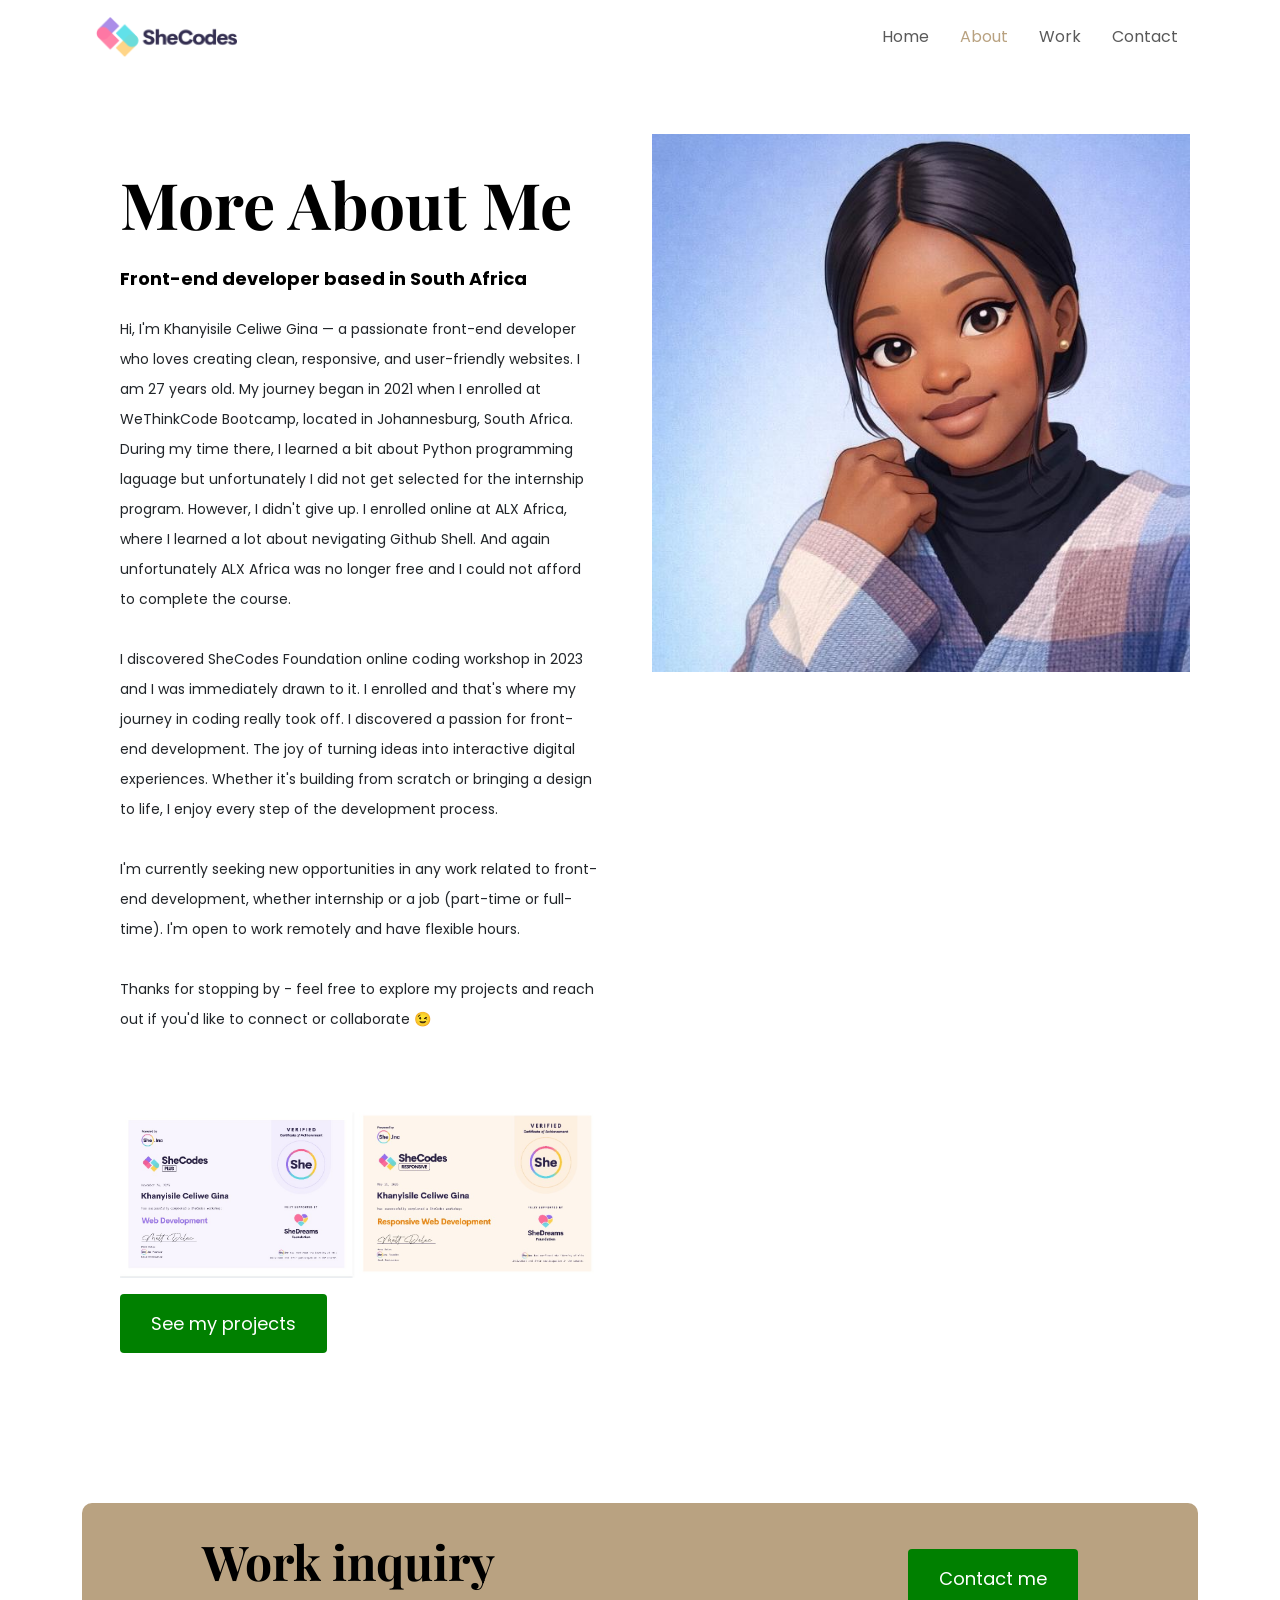
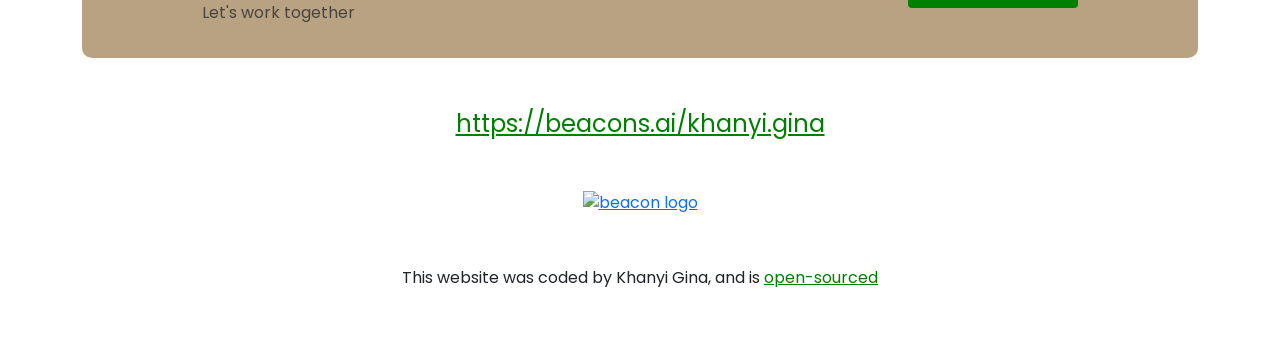
==== about.html @ b634e0f3 "Updated about.html file" ====
<!DOCTYPE html>
<html lang="en">

<head>
  <meta charset="UTF-8" />
  <meta http-equiv="X-UA-Compatible" content="IE=edge" />
  <meta name="viewport" content="width=device-width, initial-scale=1.0" />
  <title>SheCodes Portfolio</title>

  <link href="https://cdn.jsdelivr.net/npm/bootstrap@5.2.0/dist/css/bootstrap.min.css" rel="stylesheet"
    integrity="sha384-gH2yIJqKdNHPEq0n4Mqa/HGKIhSkIHeL5AyhkYV8i59U5AR6csBvApHHNl/vI1Bx" crossorigin="anonymous" />
  <link rel="preconnect" href="https://fonts.gstatic.com" />
  <link
    href="https://fonts.googleapis.com/css2?family=Playfair+Display:wght@700&family=Poppins:wght@500;700&display=swap"
    rel="stylesheet" />
  <link rel="stylesheet" href="styles/portfolio.css" />

  <script src="https://cdn.jsdelivr.net/npm/bootstrap@5.2.0/dist/js/bootstrap.bundle.min.js"
    integrity="sha384-A3rJD856KowSb7dwlZdYEkO39Gagi7vIsF0jrRAoQmDKKtQBHUuLZ9AsSv4jD4Xa"
    crossorigin="anonymous"></script>
  <script src="https://kit.fontawesome.com/ddc3ee268a.js" crossorigin="anonymous"></script>
</head>

<body>
  <div class="container">
    <nav class="navbar navbar-expand-lg">
      <div class="container-fluid">
        <a href="/" title="About">
          <img src="images/logo.png" class="logo d-none d-md-block" alt="Sheodes Logo" />
          <img src="images/logo-small.jpg" class="logo d-block d-md-none" alt="Shecodes Logo" />
        </a>

        <!-- Hamburger button -->
        <button class="navbar-toggler" type="button" data-bs-toggle="collapse" data-bs-target="#navbarNav"
          aria-controls="navbarNav" aria-expanded="false" aria-label="Toggle navigation">
          <span class="navbar-toggler-icon"></span>
        </button>

        <!-- Collapsible menu -->
        <div class="collapse navbar-collapse" id="navbarNav">
          <ul class="navbar-nav ms-auto">
            <li class="nav-item">
              <a class="nav-link" href="/" title="Homepage">Home</a>
            </li>
            <li class="nav-item active">
              <a class="nav-link" href="/about" title="About Khanyi">About</a>
            </li>
            <li class="nav-item">
              <a class="nav-link" href="/work" title="Projects">Work</a>
            </li>
            <li class="nav-item">
              <a class="nav-link" href="/contact" title="Contact Khanyi">Contact</a>
            </li>
          </ul>
        </div>
      </div>
    </nav>
  </div>
  <div class="content-container container">
    <div class="row">
      <div class="col-lg-6">
        <div class="content">
          <h1 class="mb-4">More About Me</h1>
          <h2 class="mb-4">Front-end developer based in South Africa</h2>
          <p class="mb-5">
            Hi, I'm Khanyisile Celiwe Gina — a passionate front-end developer who loves creating clean,
            responsive, and user-friendly websites. I am 27 years old. My journey began in 2021 when I enrolled at
            WeThinkCode Bootcamp, located in Johannesburg, South Africa. During my time there, I learned a bit about
            Python programming laguage but unfortunately I did not get selected for the internship program. However, I
            didn't give up. I enrolled online at ALX Africa, where I learned a lot about nevigating Github Shell. And
            again
            unfortunately ALX Africa was no longer free and I could not afford to complete the course.
            <br />
            <br />
            I discovered SheCodes Foundation online coding workshop in 2023 and I was immediately drawn to it. I
            enrolled and that's where my journey in coding really took off. I discovered a passion for front-end
            development. The joy of turning ideas into interactive digital experiences. Whether it's building from
            scratch or bringing a design to life, I enjoy every step of the development process.
            <br />
            <br />
            I'm currently seeking new opportunities in any work related to front-end development, whether internship or
            a job (part-time or full-time). I'm open to work remotely and have flexible hours.
            <br />
            <br />
            Thanks for stopping by - feel free to explore my projects and reach out if you'd like to connect or
            collaborate 😉
            <br />
            <br />
          <div style="display: flex;">
            <div style="flex: 1;">
              <img src="images/web development.jpg" alt="Web development certificate" class="img-fluid" />
            </div>
             <div style="flex: 1;">
              <img src="images/responsive web.png" alt="Responsive web development certificate" class="img-fluid" />
            </div>
          </div>
          </p>
          <a class='btn btn-branding' href='/work'>See my projects</a>
        </div>
      </div>
      <div class="col-lg-6">
        <img src="images/me.jpg" alt="" class="img-fluid about-image" />
      </div>
    </div>
  </div>
  <footer class="container">
    <div class="contact-box justify-content-between mb-5 d-none d-md-flex">
      <div>
        <h3>Work inquiry</h3>
        <p class="text-muted">Let's work together</p>
      </div>
      <div>
        <a class='btn btn-branding mt-3' href='/contact' title='Contact Patricia'>
          Contact me
        </a>
      </div>
    </div>
    <div class="d-flex justify-content-center mb-5">
      <a href="https://beacons.ai/khanyi.gina" class="beacons-link" title="Contacts"> https://beacons.ai/khanyi.gina
      </a>
    </div>
    <div align="center">
      <a href="https://beacons.ai/khanyi.gina">
        <img src="https://mma.prnewswire.com/media/2660161/Beacons__Logo.jpg?p=facebook" height="70"
          alt="beacon logo" />
      </a>
    </div>
    <p class="text-center mt-5">
      This website was coded by Khanyi Gina, and is
      <a href="https://github.com/BuKh0sin1" target="_blank" class="git-link">
        open-sourced
      </a>
    </p>
  </footer>
</body>

</html>
---- styles/portfolio.css ----
:root {
  --branding-color: #008000;
  --secondary-color: #b9a281;
  --heading-font-family: "Playfair Display", serif;
  --default-font-family: "Poppins", sans-serif;
}

body {
  font-family: var(--default-font-family);
}

h1,
h2,
h3,
h4,
h5,
h6 {
  color: black;
  font-family: var(--heading-font-family);
  font-weight: bold;
}

h1 {
  font-size: 96px;
  line-height: 1.5;
}

h2 {
  font-size: 64px;
}

h3 {
  font-size: 48px;
}

p {
  font-weight: normal;
  font-size: 16px;
  line-height: 30px;
}

.hero {
  background: var(--secondary-color);
  text-align: center;
  padding: 80px 20px;
}

.hero p {
  font-size: 36px;
  font-weight: bold;
  margin: 0;
  color: #272142;
}

.hero h2 {
  font-family: var(--heading-font-family);
  font-weight: normal;
  line-height: 1.5;
  font-size: 24px;
}

.content-container {
  padding: 60px 20px;
}

.content h1 {
  font-size: 64px;
  line-height: 80px;
}

.content h2 {
  font-size: 18px;
  font-family: var(--default-font-family);
}

.content h3 {
  font-size: 24px;
  line-height: 1.5;

  font-family: var(--default-font-family);
}

.content p {
  font-size: 14px;
}

.content {
  margin: 30px;
}

.btn-branding {
  background: var(--branding-color);
  border-radius: 4px;
  color: white;
  text-decoration: none;
  font-size: 18px;
  line-height: 27px;
  padding: 15px 30px;
}

.btn-branding:hover {
  color: white;
}

.btn-branding-outline {
  color: var(--branding-color);
  border: 1px solid var(--branding-color);
  border-radius: 4px;
  font-size: 18px;
  text-decoration: none;
  line-height: 27px;
  padding: 15px 30px;
}

.btn-branding-outline:hover {
  background: var(--branding-color);
  color: white;
}

.project-desciption {
  padding: 120px 60px;
}

.logo {
  max-height: 40px;
}

nav {
  padding: 20px 0;
}

nav ul {
  padding: 0;
  margin: 0;
}

nav li {
  display: inline;
  list-style: none;
  line-height: 42px;
  margin-left: 15px;
}

nav a {
  text-decoration: none;
  color:  var(--branding-color);
  transition: all 100ms ease-in-out;
}

nav a:hover,
nav li.active a {
  color:  var(--secondary-color);
}

footer {
  margin: 60px 0;
}

footer .contact-box {
  background: var(--secondary-color);
  padding: 30px 120px;
  border-radius: 10px;
}

footer .contact-box p {
  margin: 0;
}

footer .beacons-link {
  text-decoration: underline;
  color: var(--branding-color);
  font-size: 24px;
}

footer .beacons-link:hover {
  color: var(--secondary-color);
}

.git-link {
  color: var(--branding-color);
}

.git-link:hover {
  color: var(--secondary-color);
}

 @media (max-width: 900px) {
  h1 {
    font-size: 44px;
    line-height: 1.5;
  }

  h2 {
    font-size: 44px;
  }

  h3 {
    font-size: 26px;
  }

  .content {
    text-align: center;
    padding: 0;
  }

  .project-desciption {
    padding: 0;
    text-align: center;
  }

    .col-lg-6:has(.about-image) {
    order: -1;
    width: 100%;
  }

  .about-image {
    width: 100%;
    height: auto;
    display: block;
    margin-bottom: 1.5rem;
  }

  footer .beacons-link {
    font-size: 20px;
  }
}
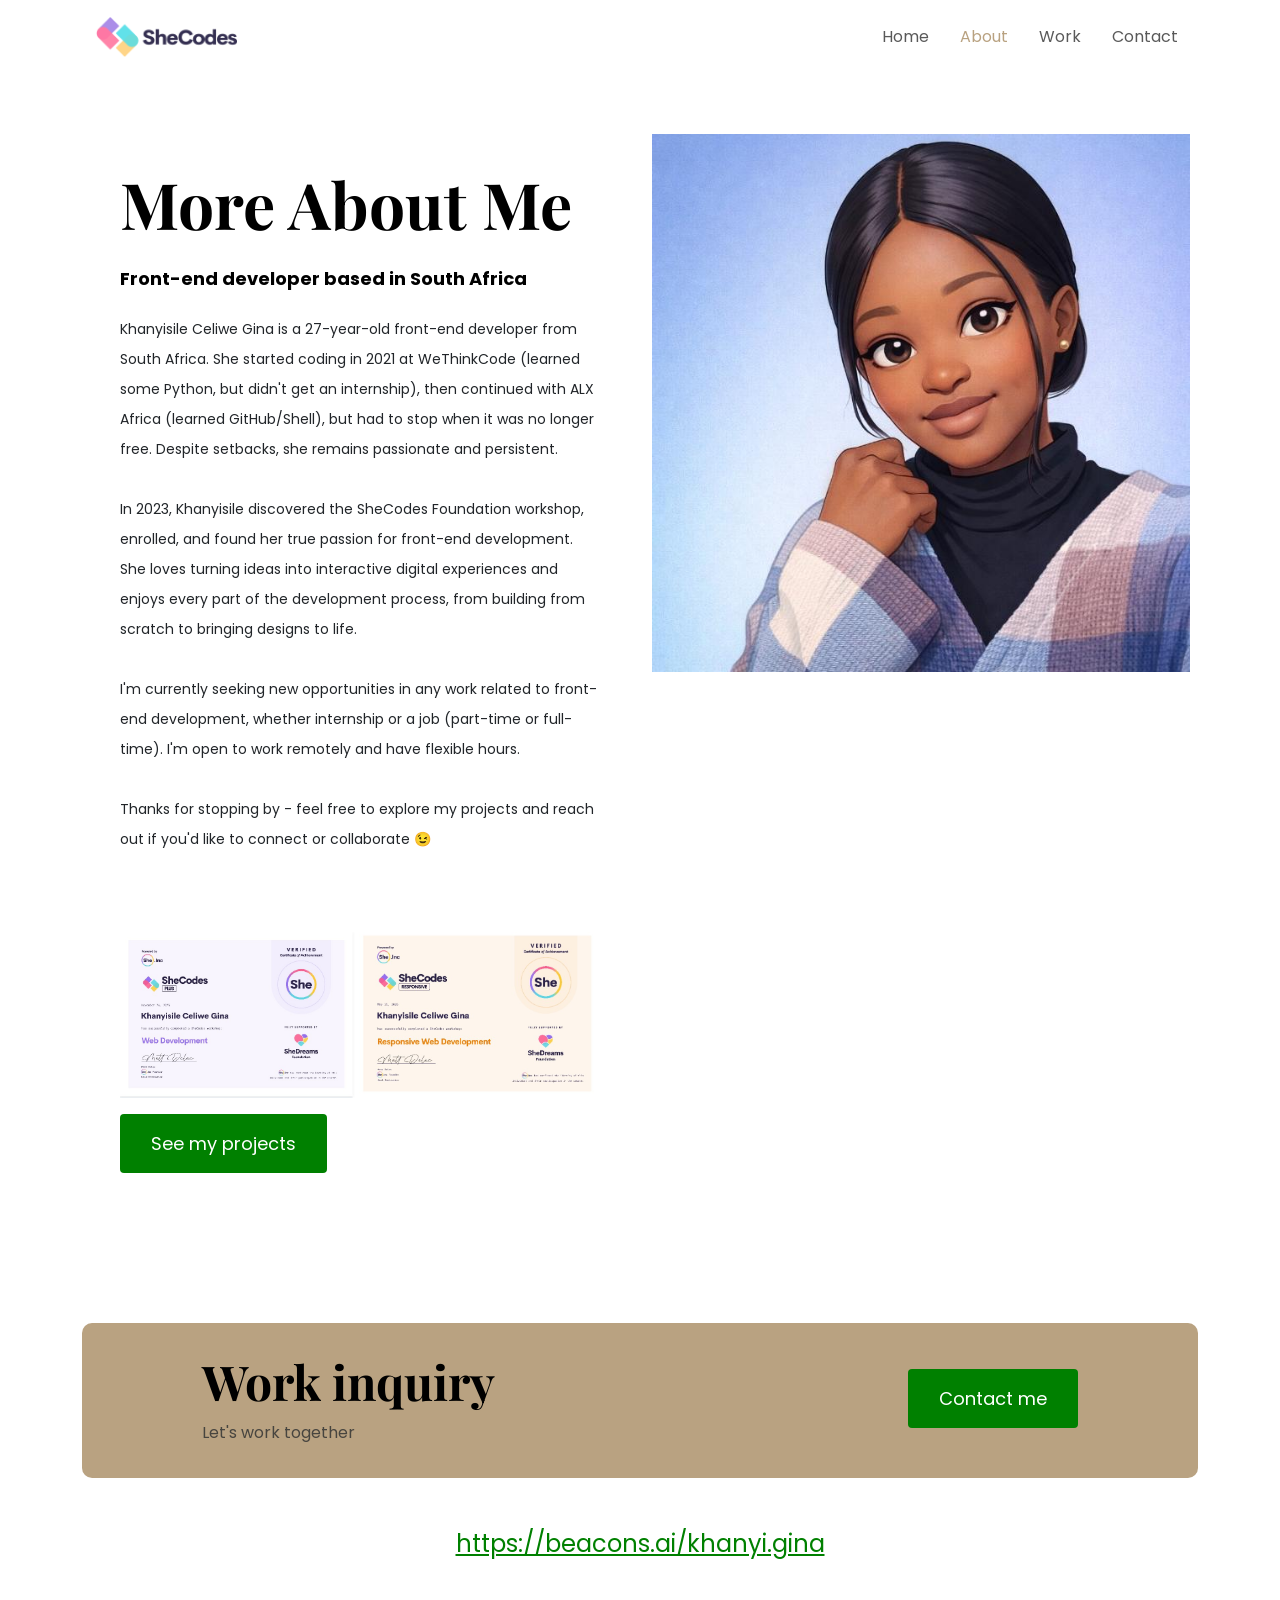
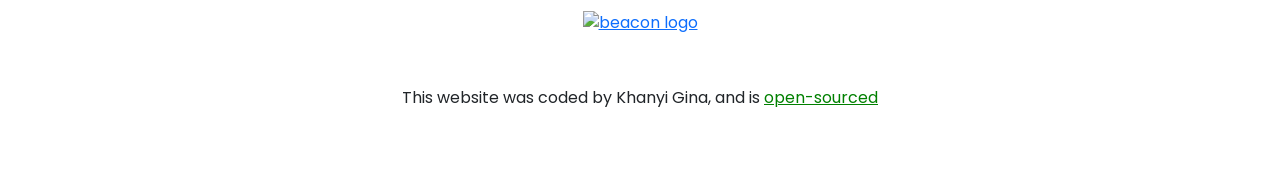
==== commit 26a30d99: "Updated about.html file Updated the content of the about page to provide a more concise biography of" ====
--- a/about.html
+++ b/about.html
@@ -63,19 +63,10 @@
           <h1 class="mb-4">More About Me</h1>
           <h2 class="mb-4">Front-end developer based in South Africa</h2>
           <p class="mb-5">
-            Hi, I'm Khanyisile Celiwe Gina — a passionate front-end developer who loves creating clean,
-            responsive, and user-friendly websites. I am 27 years old. My journey began in 2021 when I enrolled at
-            WeThinkCode Bootcamp, located in Johannesburg, South Africa. During my time there, I learned a bit about
-            Python programming laguage but unfortunately I did not get selected for the internship program. However, I
-            didn't give up. I enrolled online at ALX Africa, where I learned a lot about nevigating Github Shell. And
-            again
-            unfortunately ALX Africa was no longer free and I could not afford to complete the course.
+            Khanyisile Celiwe Gina is a 27-year-old front-end developer from South Africa. She started coding in 2021 at WeThinkCode (learned some Python, but didn't get an internship), then continued with ALX Africa (learned GitHub/Shell), but had to stop when it was no longer free. Despite setbacks, she remains passionate and persistent.
             <br />
             <br />
-            I discovered SheCodes Foundation online coding workshop in 2023 and I was immediately drawn to it. I
-            enrolled and that's where my journey in coding really took off. I discovered a passion for front-end
-            development. The joy of turning ideas into interactive digital experiences. Whether it's building from
-            scratch or bringing a design to life, I enjoy every step of the development process.
+            In 2023, Khanyisile discovered the SheCodes Foundation workshop, enrolled, and found her true passion for front-end development. She loves turning ideas into interactive digital experiences and enjoys every part of the development process, from building from scratch to bringing designs to life.
             <br />
             <br />
             I'm currently seeking new opportunities in any work related to front-end development, whether internship or
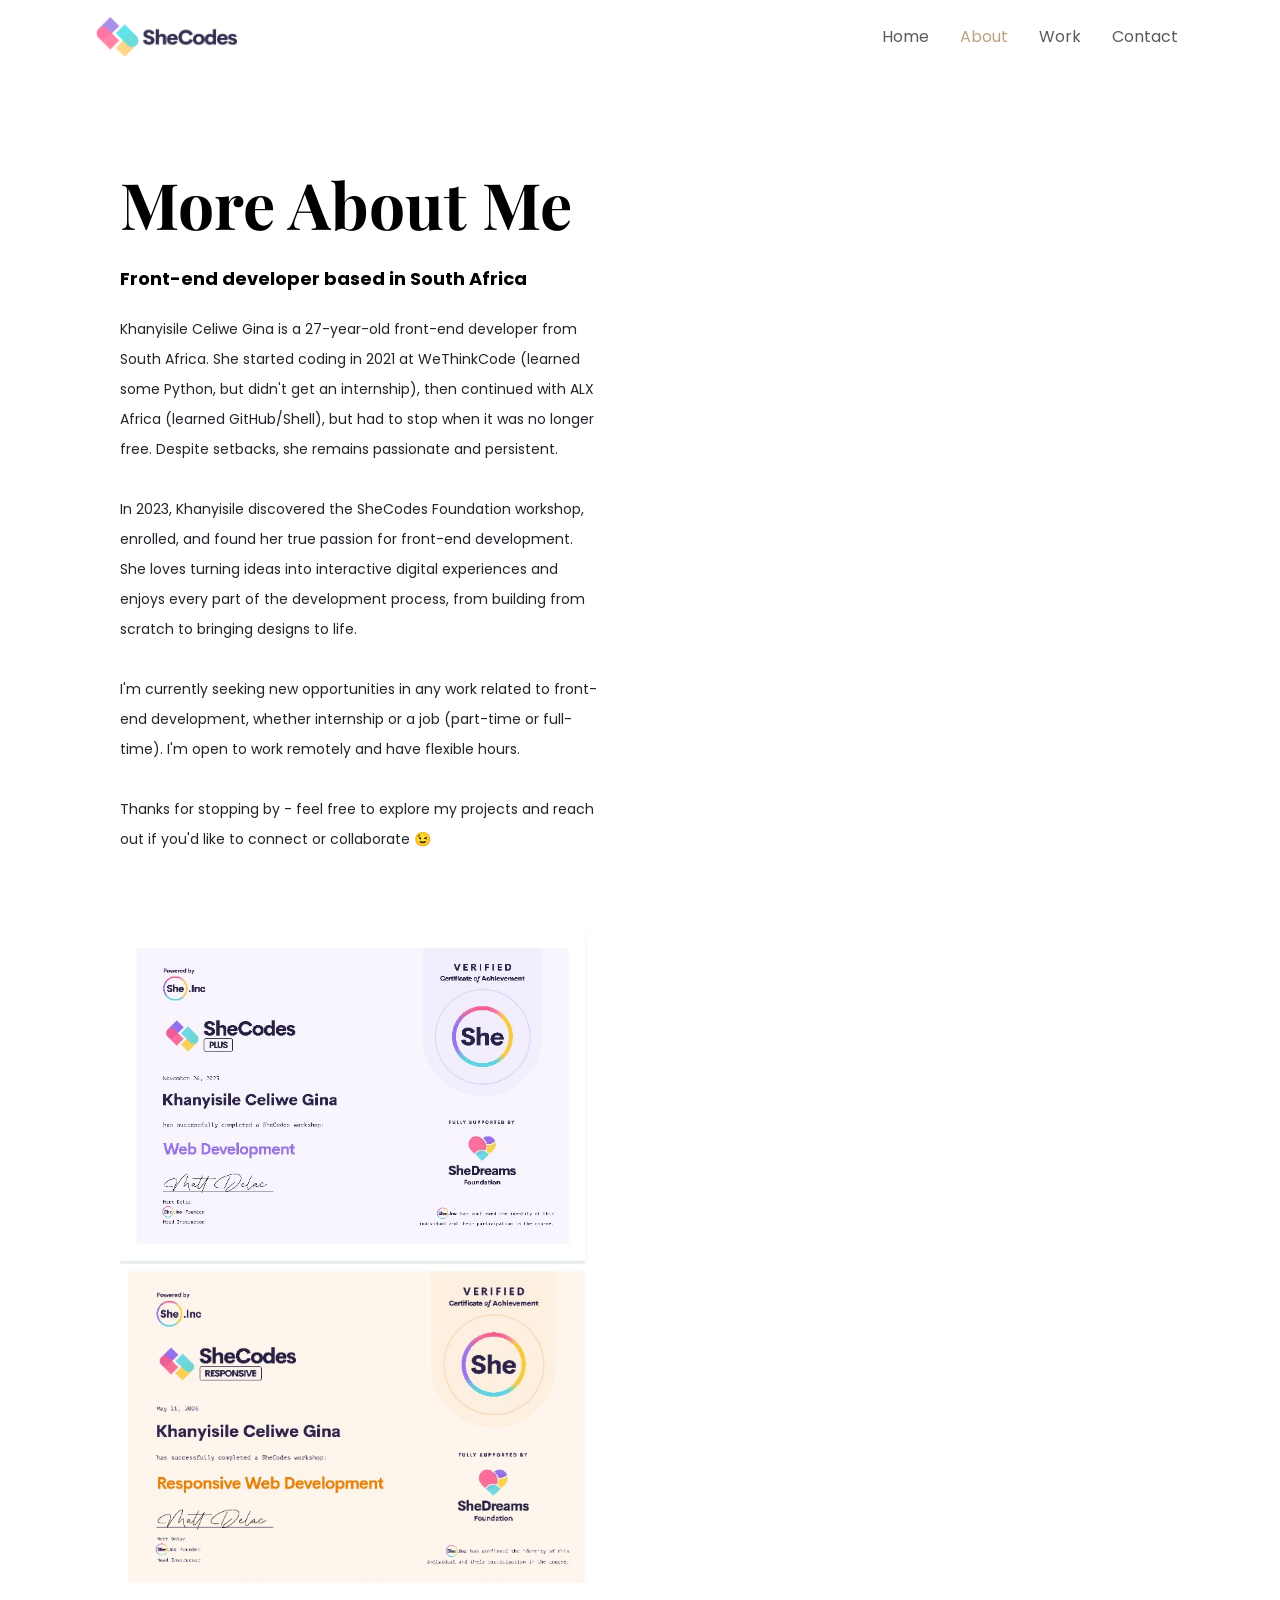
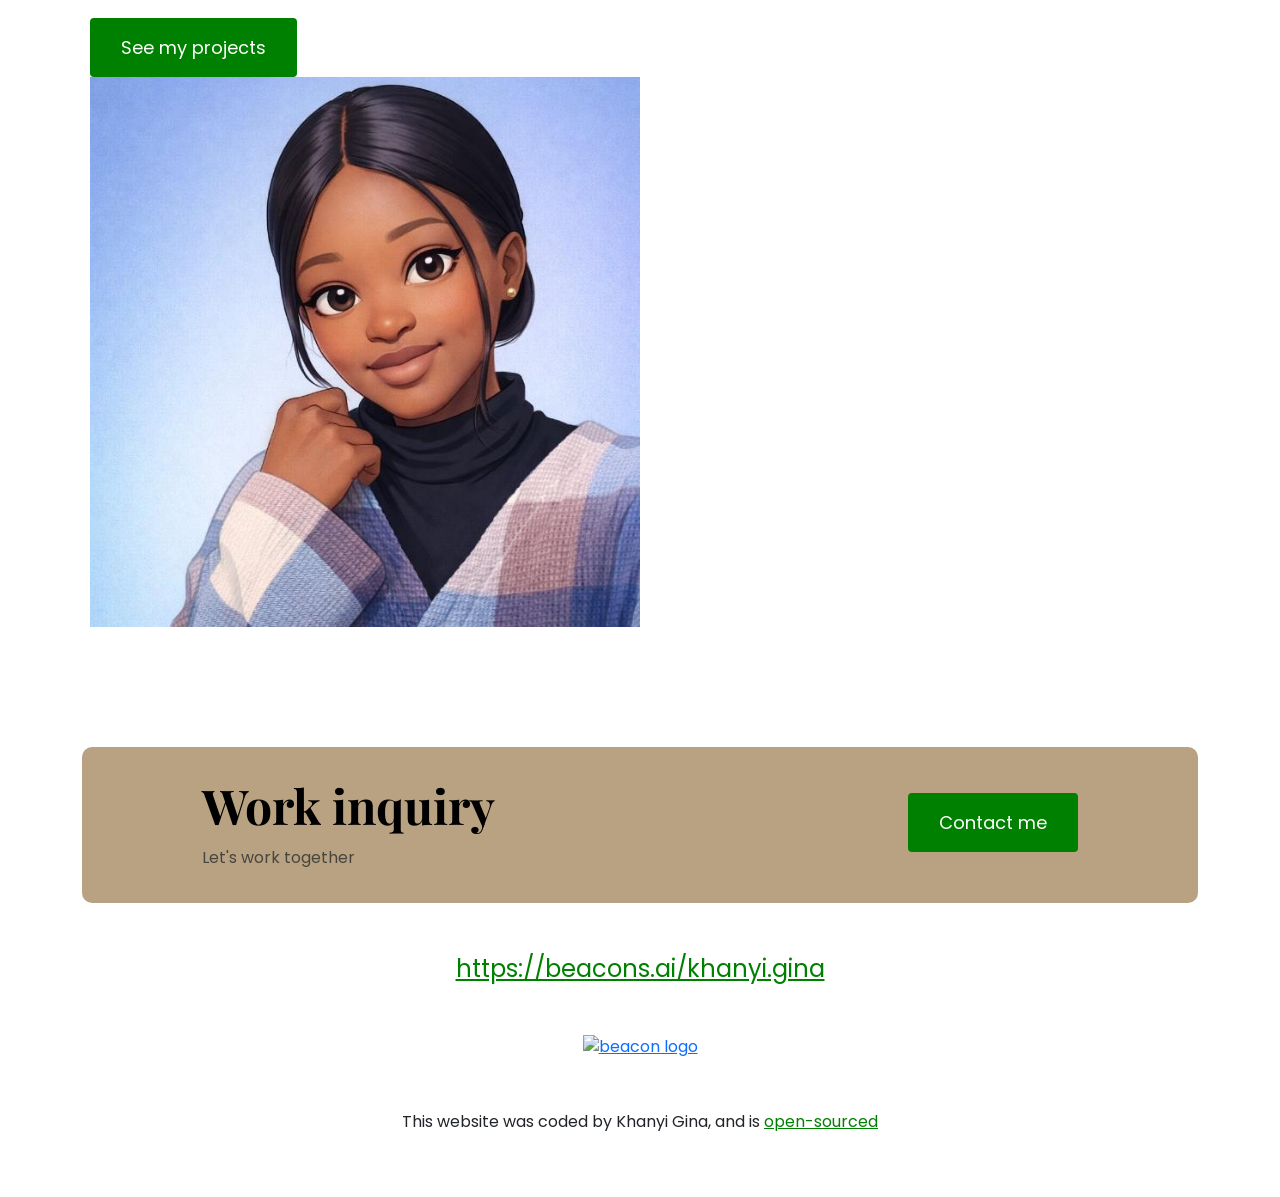
==== commit 58288544: "Add CV download link to about.html Added a link to download the CV in the about section." ====
--- a/about.html
+++ b/about.html
@@ -77,6 +77,7 @@
             collaborate 😉
             <br />
             <br />
+            <a href="https://khanyi-gina.netlify.app/path/to/mycv.pdf dawnload>Dawnload My CV</a>
           <div style="display: flex;">
             <div style="flex: 1;">
               <img src="images/web development.jpg" alt="Web development certificate" class="img-fluid" />
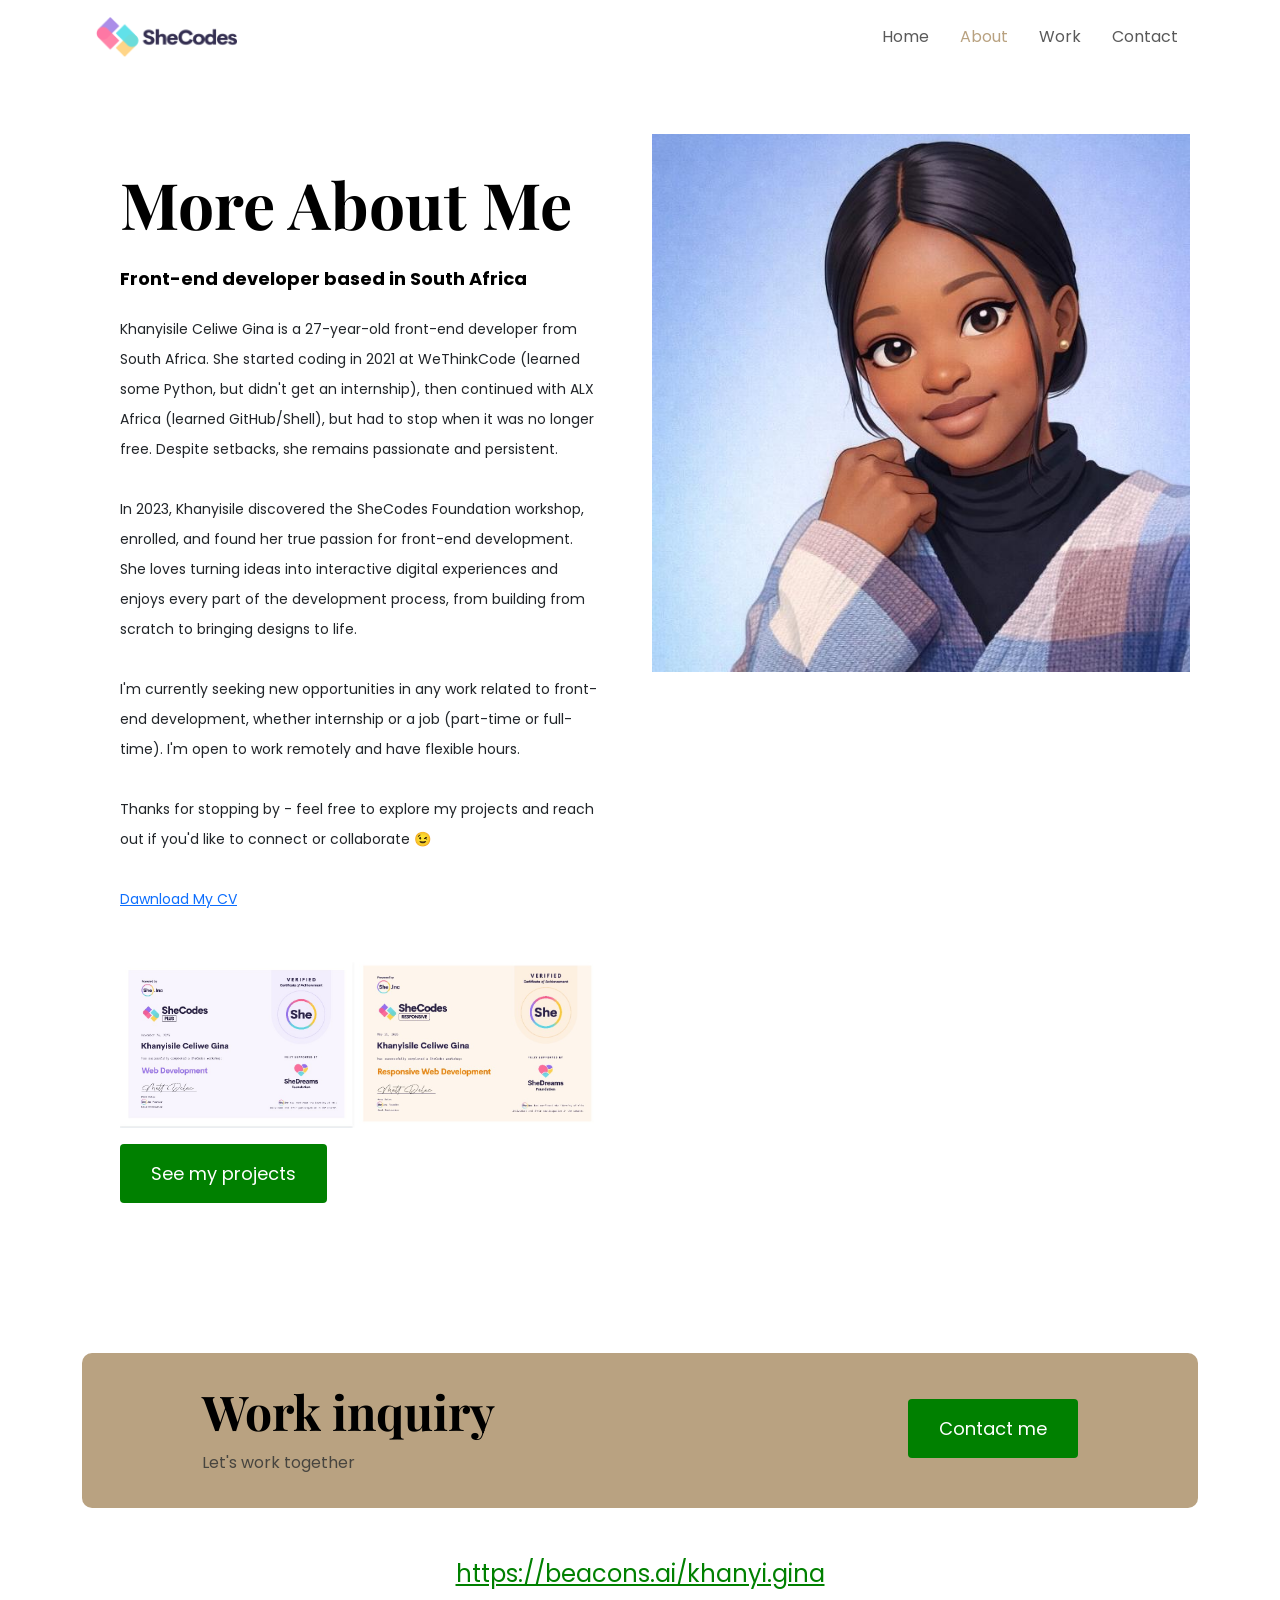
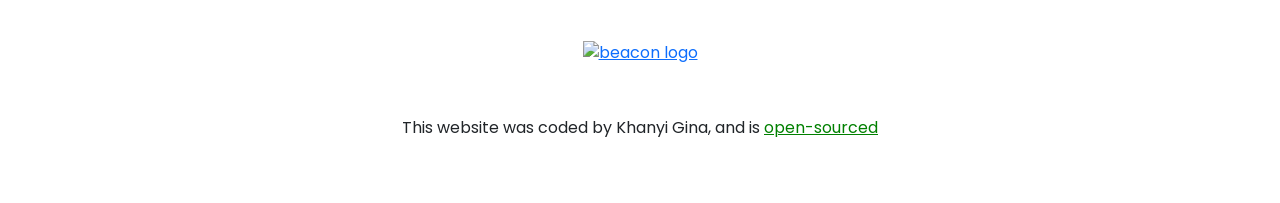
==== commit bc896512: "Updated about.html file" ====
--- a/about.html
+++ b/about.html
@@ -77,7 +77,7 @@
             collaborate 😉
             <br />
             <br />
-            <a href="https://khanyi-gina.netlify.app/path/to/mycv.pdf dawnload>Dawnload My CV</a>
+            <a href="https://khanyi-gina.netlify.app/path/to/mycv.pdf" dawnload>Dawnload My CV</a>
           <div style="display: flex;">
             <div style="flex: 1;">
               <img src="images/web development.jpg" alt="Web development certificate" class="img-fluid" />
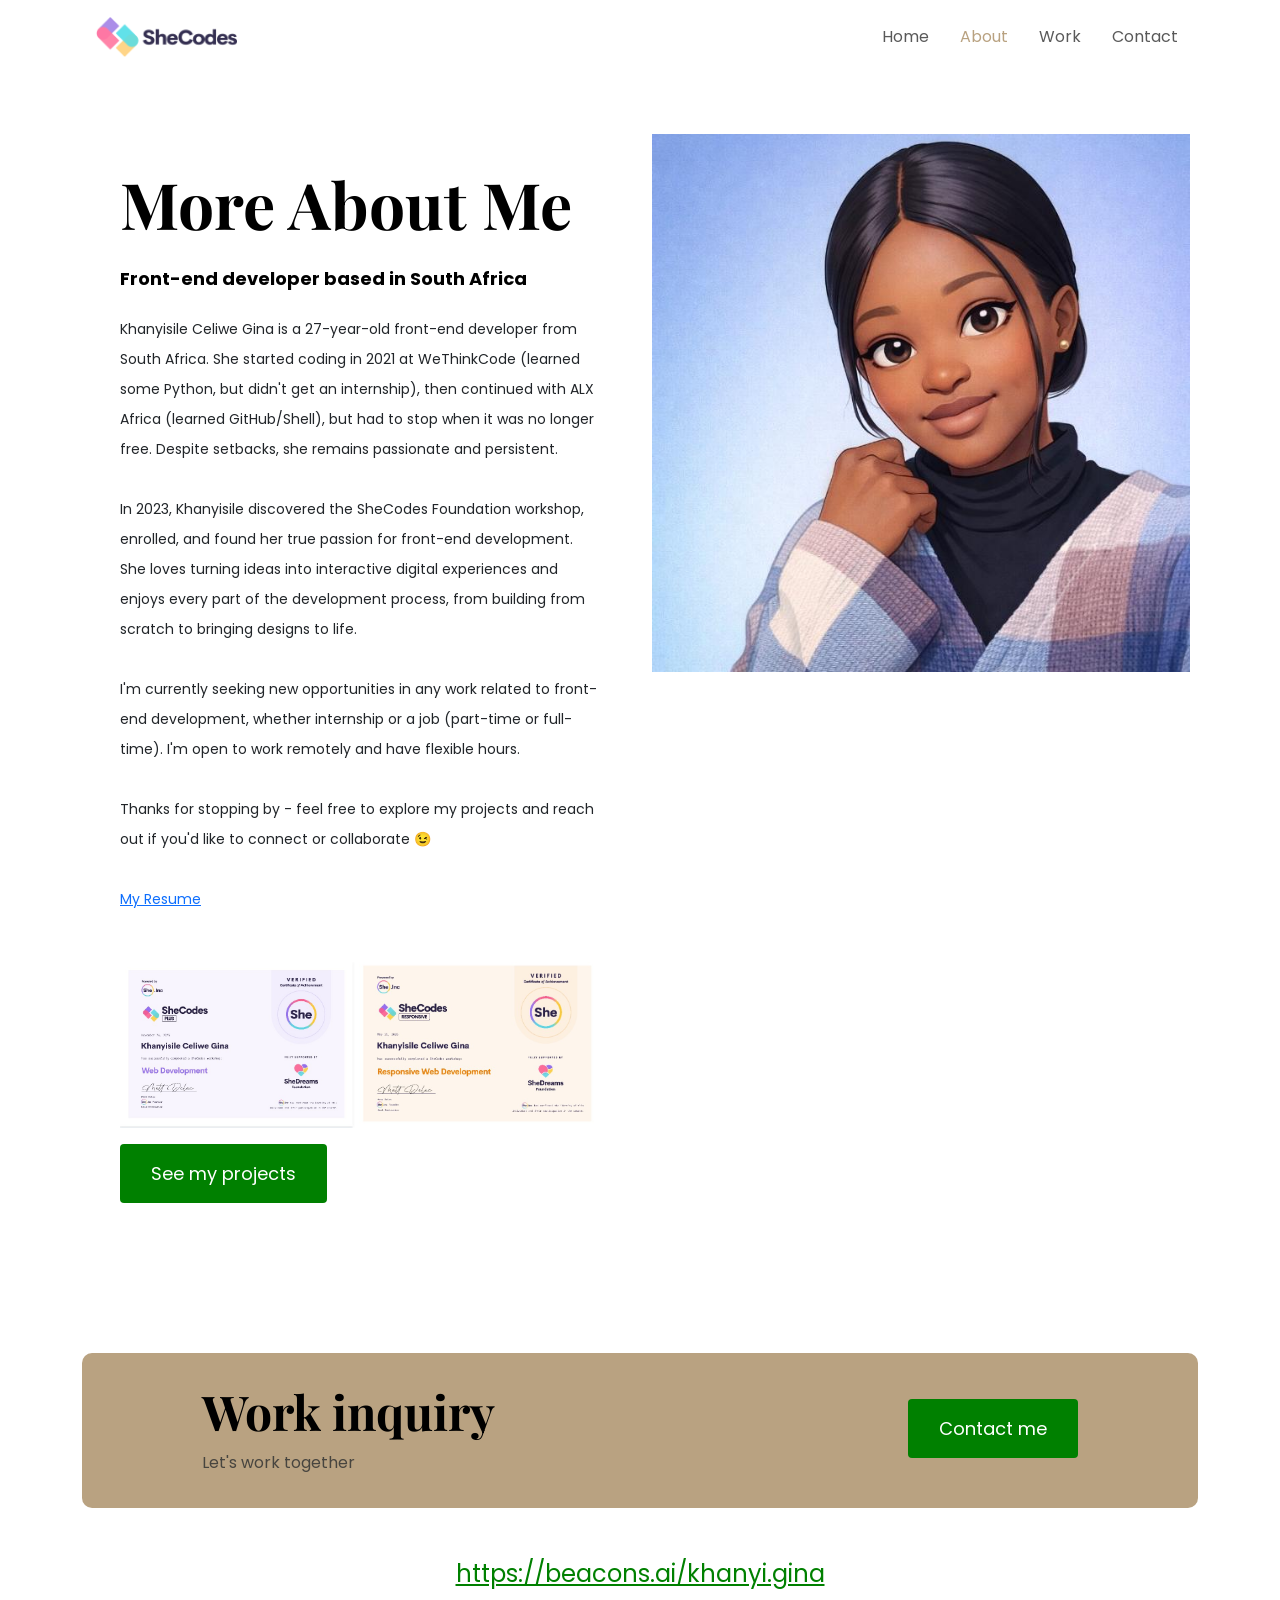
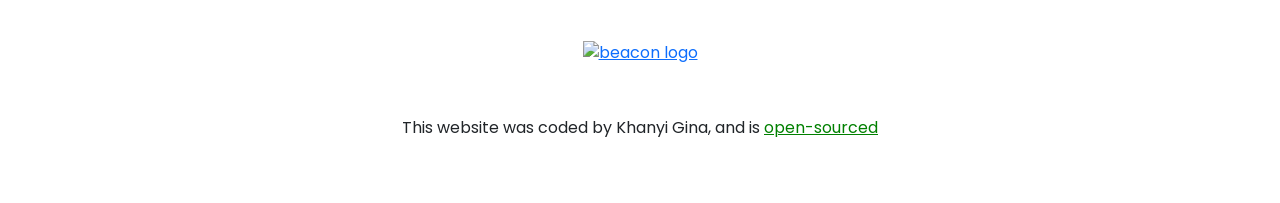
==== commit 4b077955: "Updated about.html file" ====
--- a/about.html
+++ b/about.html
@@ -77,7 +77,7 @@
             collaborate 😉
             <br />
             <br />
-            <a href="https://khanyi-gina.netlify.app/path/to/mycv.pdf" dawnload>Dawnload My CV</a>
+            <a href="https://drive.google.com/file/d/1WZYHQec5ZhQrnWMWChBz5JxBfWTrpaoi/view?usp=drivesdk" target="_blank" class="mycv" >My Resume</a>
           <div style="display: flex;">
             <div style="flex: 1;">
               <img src="images/web development.jpg" alt="Web development certificate" class="img-fluid" />
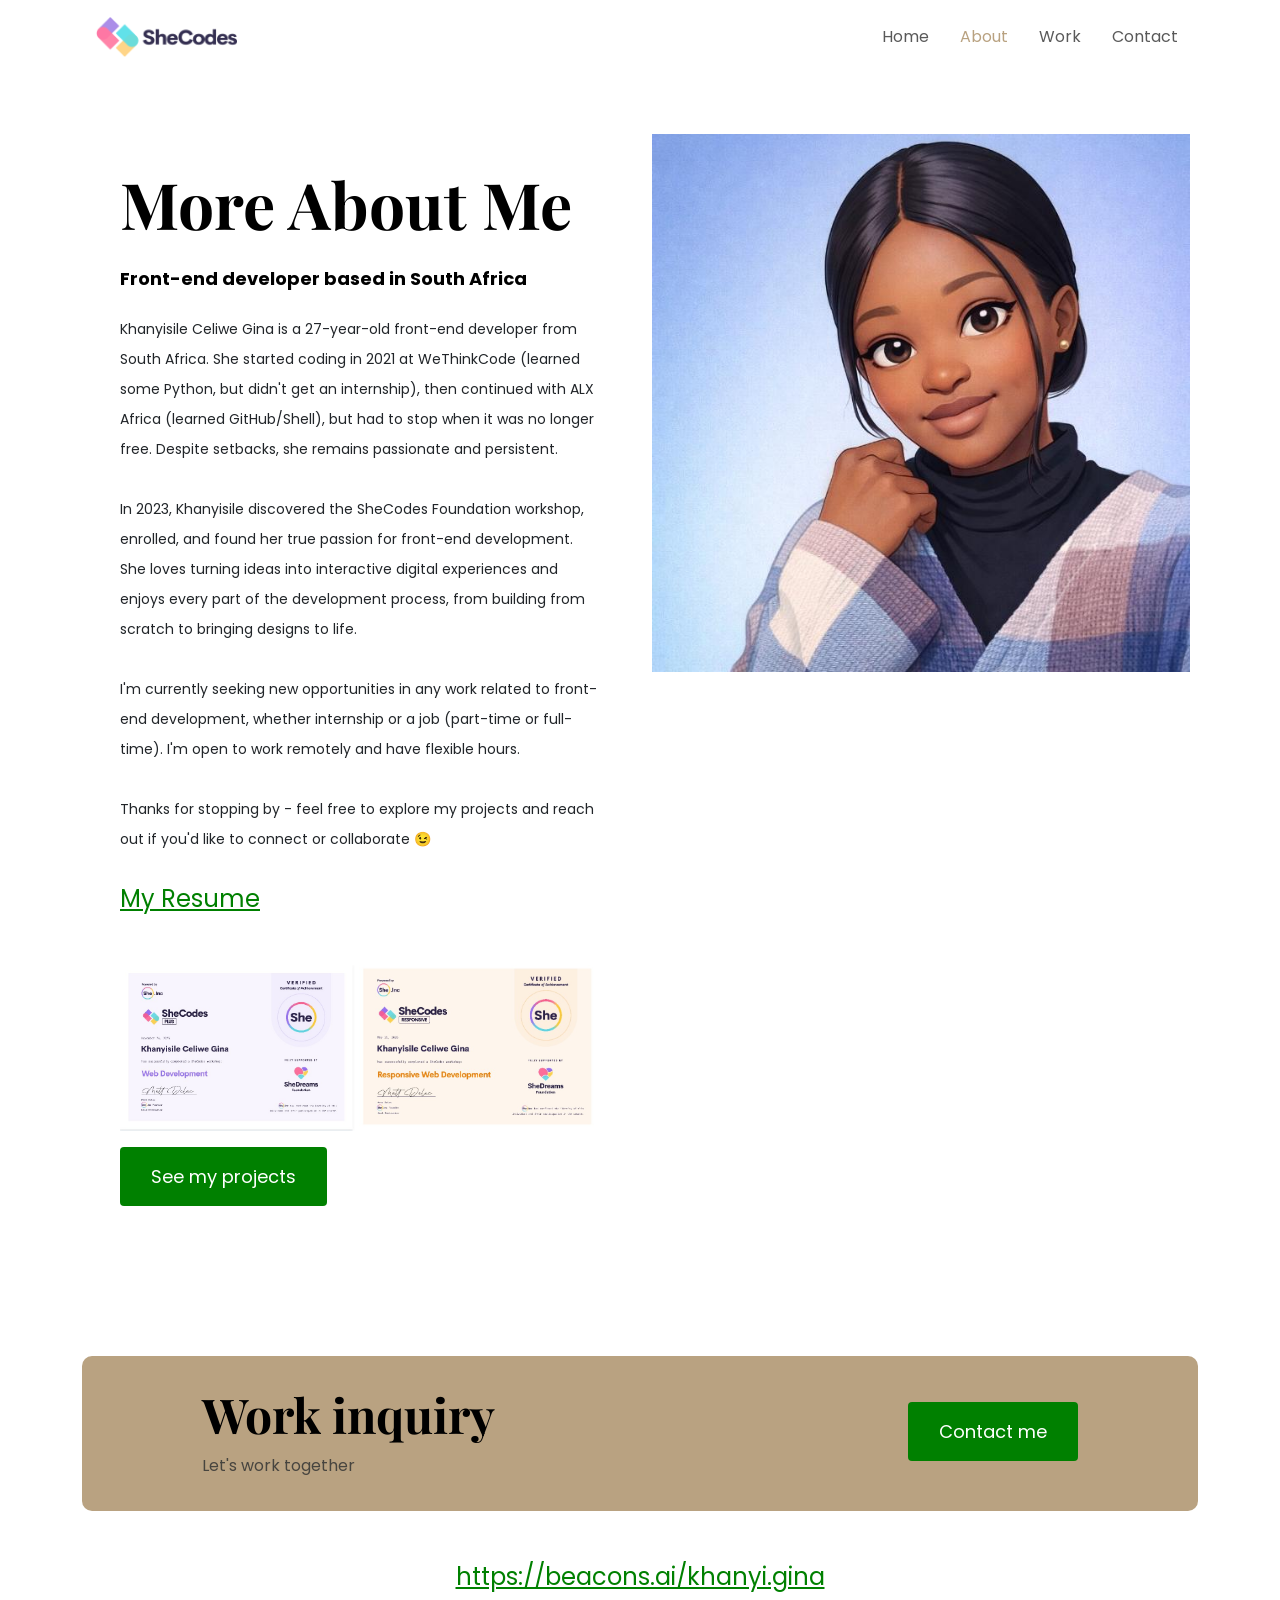
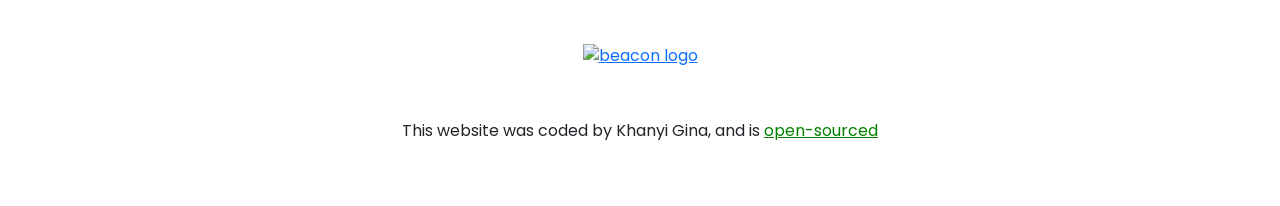
==== commit 89387141: "Updated about.html file" ====
--- a/about.html
+++ b/about.html
@@ -77,7 +77,7 @@
             collaborate 😉
             <br />
             <br />
-            <a href="https://drive.google.com/file/d/1WZYHQec5ZhQrnWMWChBz5JxBfWTrpaoi/view?usp=drivesdk" target="_blank" class="mycv" >My Resume</a>
+            <a href="https://drive.google.com/file/d/1WZYHQec5ZhQrnWMWChBz5JxBfWTrpaoi/preview " target="_blank" class="mycv" >My Resume</a>
           <div style="display: flex;">
             <div style="flex: 1;">
               <img src="images/web development.jpg" alt="Web development certificate" class="img-fluid" />
@@ -119,7 +119,7 @@
     </div>
     <p class="text-center mt-5">
       This website was coded by Khanyi Gina, and is
-      <a href="https://github.com/BuKh0sin1" target="_blank" class="git-link">
+      <a href="https://github.com/khanyi-gina" target="_blank" class="git-link">
         open-sourced
       </a>
     </p>
--- a/styles/portfolio.css
+++ b/styles/portfolio.css
@@ -20,9 +20,11 @@
   font-weight: bold;
 }
 
-h1 {
+.username {
+  color: black;
   font-size: 96px;
   line-height: 1.5;
+  font-family: var(--heading-font-family);
 }
 
 h2 {
@@ -152,6 +154,16 @@
   color:  var(--secondary-color);
 }
 
+.mycv {
+  text-decoration: underline;
+  color: var(--branding-color);
+  font-size: 24px;
+}
+
+.mycv:hover {
+  color: var(--secondary-color);
+}
+
 footer {
   margin: 60px 0;
 }
@@ -220,6 +232,10 @@
     margin-bottom: 1.5rem;
   }
 
+  .mycv {
+    font-size: 20px;
+  } 
+
   footer .beacons-link {
     font-size: 20px;
   }
